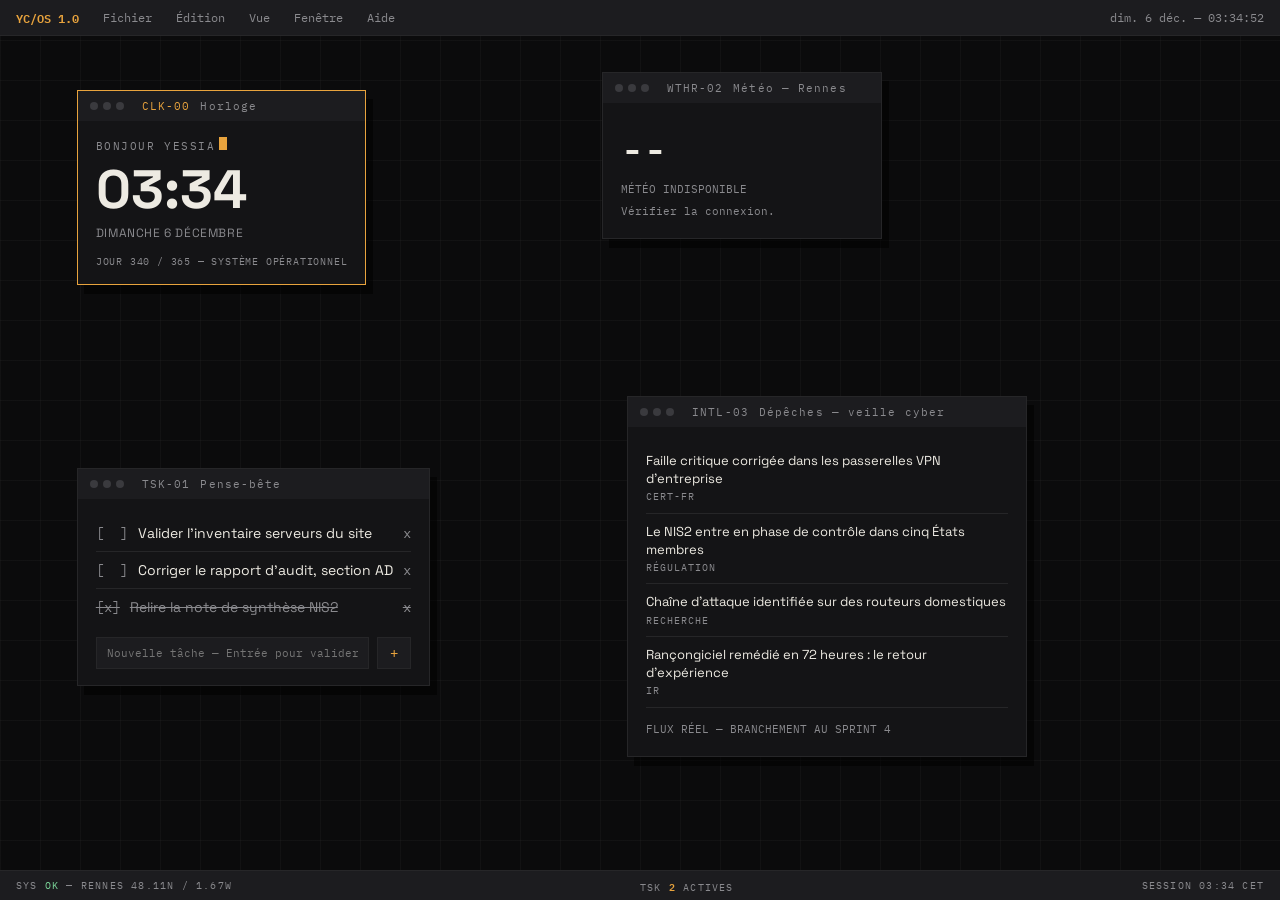
==== index.html @ afb4c23b "Sprint 1: squelette du site, architecture modulaire, widgets operationnels" ====
<!DOCTYPE html>
<html lang="fr">
<head>
<meta charset="UTF-8">
<meta name="viewport" content="width=device-width, initial-scale=1.0">
<title>daily-board — Console YC/OS</title>
<link rel="preconnect" href="https://fonts.googleapis.com">
<link rel="preconnect" href="https://fonts.gstatic.com" crossorigin>
<link href="https://fonts.googleapis.com/css2?family=Space+Grotesk:wght@400;500;700&family=IBM+Plex+Mono:wght@400;600&display=swap" rel="stylesheet">
<link rel="stylesheet" href="assets/css/main.css">
<link rel="stylesheet" href="assets/css/windows.css">
</head>
<body>
<header class="menubar">
  <span class="brand">YC/OS 1.0</span>
  <span>Fichier</span><span>&Eacute;dition</span><span>Vue</span><span>Fen&ecirc;tre</span><span>Aide</span>
  <span class="right" id="menubar-clock">&mdash;</span>
</header>
<main class="desktop" id="desktop">
  <section class="win active" data-widget="clock" style="left:6%;top:10%">
    <div class="title"><div class="dots"><span></span><span></span><span></span></div><span class="code">CLK-00</span>Horloge</div>
    <div class="content"></div>
  </section>
  <section class="win" data-widget="tasks" style="left:6%;top:52%">
    <div class="title"><div class="dots"><span></span><span></span><span></span></div><span class="code">TSK-01</span>Pense-b&ecirc;te</div>
    <div class="content"></div>
  </section>
  <section class="win" data-widget="weather" style="left:47%;top:8%">
    <div class="title"><div class="dots"><span></span><span></span><span></span></div><span class="code">WTHR-02</span>M&eacute;t&eacute;o — Rennes</div>
    <div class="content"></div>
  </section>
  <section class="win" data-widget="news" style="left:49%;top:44%">
    <div class="title"><div class="dots"><span></span><span></span><span></span></div><span class="code">INTL-03</span>D&eacute;p&ecirc;ches — veille cyber</div>
    <div class="content"></div>
  </section>
</main>
<footer class="statusbar">
  <span>SYS <span class="ok">OK</span> — RENNES 48.11N / 1.67W</span>
  <span id="status-tasks">TSK — ACTIVES</span>
  <span id="status-session">SESSION — CET</span>
</footer>
<script src="config/config.js"></script>
<script src="assets/js/core/storage.js"></script>
<script src="assets/js/core/boot.js"></script>
<script src="assets/js/core/windows.js"></script>
<script src="assets/js/widgets/clock.js"></script>
<script src="assets/js/widgets/tasks.js"></script>
<script src="assets/js/widgets/weather.js"></script>
<script src="assets/js/widgets/news.js"></script>
</body>
</html>
---- assets/css/main.css ----
/* daily-board — socle : jetons, base, chrome
   Charte graphique v1.0 — docs/charte-graphique.md */
:root{
  --bg:#0B0B0C; --surface:#141416; --chrome:#1C1C1F;
  --ink:#EDEAE2; --dim:#8A8A8E; --accent:#E8A33D;
  --ok:#7DD99B; --alert:#D4553F; --line:#262628;
  --shadow:rgba(0,0,0,.55);
}
*{margin:0;padding:0;box-sizing:border-box}
html,body{height:100%}
body{
  background:var(--bg); color:var(--ink);
  font-family:'Space Grotesk',sans-serif; overflow:hidden;
}
/* Barre de menus */
.menubar{
  position:fixed; top:0; left:0; right:0; height:36px;
  background:var(--chrome); border-bottom:1px solid var(--line);
  display:flex; align-items:center; padding:0 16px;
  font-family:'IBM Plex Mono',monospace; font-size:12px;
  color:var(--dim); gap:24px; z-index:10;
}
.menubar .brand{color:var(--accent); font-weight:600}
.menubar .right{margin-left:auto}
/* Bureau */
.desktop{
  position:relative; height:100vh; padding-top:36px;
  background-image:
    linear-gradient(rgba(237,234,226,.03) 1px,transparent 1px),
    linear-gradient(90deg,rgba(237,234,226,.03) 1px,transparent 1px);
  background-size:40px 40px;
}
/* Barre d'etat */
.statusbar{
  position:fixed; bottom:0; left:0; right:0; height:30px;
  background:var(--chrome); border-top:1px solid var(--line);
  display:flex; align-items:center; justify-content:space-between;
  padding:0 16px; font-family:'IBM Plex Mono',monospace;
  font-size:10px; color:var(--dim); letter-spacing:.12em; z-index:10;
}
.statusbar .ok{color:var(--ok)}
.statusbar b{color:var(--accent); font-weight:600}
/* Mobile : fenetres empilees en colonne */
@media(max-width:760px){
  body{overflow:auto}
  .desktop{display:flex; flex-direction:column; gap:14px;
    height:auto; min-height:100vh; padding:46px 12px 42px}
  .win{position:relative; left:auto !important; top:auto !important;
    width:100%; max-width:none}
  .menubar span:nth-child(n+3):nth-child(-n+6){display:none}
}
---- assets/css/windows.css ----
/* daily-board — fenetres et widgets */
@keyframes win-pop{
  from{opacity:0; transform:translateY(24px) scale(.97)}
}
.win{
  position:absolute; background:var(--surface);
  border:1px solid var(--line); box-shadow:7px 9px 0 var(--shadow);
  min-width:280px; max-width:400px;
  animation:win-pop .45s cubic-bezier(.2,.9,.3,1.2) both;
}
.title{
  display:flex; align-items:center; background:var(--chrome);
  font-family:'IBM Plex Mono',monospace; font-size:11px;
  letter-spacing:.1em; padding:8px 12px; cursor:grab;
  user-select:none; gap:10px; color:var(--dim);
}
.win.active{border-color:var(--accent)}
.win.active .title .code{color:var(--accent)}
.dots{display:flex; gap:5px; margin-right:8px}
.dots span{width:8px; height:8px; border-radius:50%; background:#3A3A3E}
.content{padding:16px 18px; font-size:14px}
/* Horloge */
.greet{
  font-family:'IBM Plex Mono',monospace; font-size:11px;
  color:var(--dim); letter-spacing:.14em; margin-bottom:10px;
}
.cursor{
  display:inline-block; width:8px; height:13px; background:var(--accent);
  margin-left:4px; animation:blink 1.1s steps(1) infinite;
}
@keyframes blink{50%{opacity:0}}
.time{font-size:54px; font-weight:700; line-height:1}
.date{font-size:12px; color:var(--dim); letter-spacing:.05em;
  text-transform:uppercase; margin-top:8px}
.meta{font-family:'IBM Plex Mono',monospace; font-size:10px;
  color:var(--dim); letter-spacing:.08em; margin-top:14px}
/* Pense-bete */
ul.tasks-list{list-style:none}
ul.tasks-list li{
  display:flex; gap:10px; padding:9px 0; align-items:baseline;
  border-top:1px solid var(--line); font-size:14px; cursor:pointer;
}
ul.tasks-list li:first-child{border-top:0}
.box{font-family:'IBM Plex Mono',monospace; color:var(--dim); flex-shrink:0}
ul.tasks-list li.done{color:var(--dim); text-decoration:line-through}
.del{margin-left:auto; color:var(--dim); font-family:'IBM Plex Mono',monospace}
.del:hover{color:var(--alert)}
.task-form{display:flex; gap:8px; margin-top:12px}
.task-form input{
  flex:1; background:var(--chrome); border:1px solid var(--line);
  color:var(--ink); font-family:'IBM Plex Mono',monospace;
  font-size:11px; padding:8px 10px; outline:none;
}
.task-form input:focus{border-color:var(--accent)}
.task-form button{
  background:var(--chrome); border:1px solid var(--line);
  color:var(--accent); font-family:'IBM Plex Mono',monospace;
  font-size:14px; padding:0 12px; cursor:pointer;
}
.task-form button:hover{border-color:var(--accent)}
/* Meteo */
.temp{font-family:'IBM Plex Mono',monospace; font-size:38px; font-weight:600}
.wline{font-family:'IBM Plex Mono',monospace; font-size:11px;
  color:var(--dim); line-height:2}
/* Depches */
.dep{padding:9px 0; border-bottom:1px solid var(--line);
  font-size:13px; line-height:1.4}
.dep:last-child{border-bottom:0}
.dep .src{display:block; font-family:'IBM Plex Mono',monospace;
  font-size:9.5px; color:var(--dim); margin-top:2px; letter-spacing:.1em}
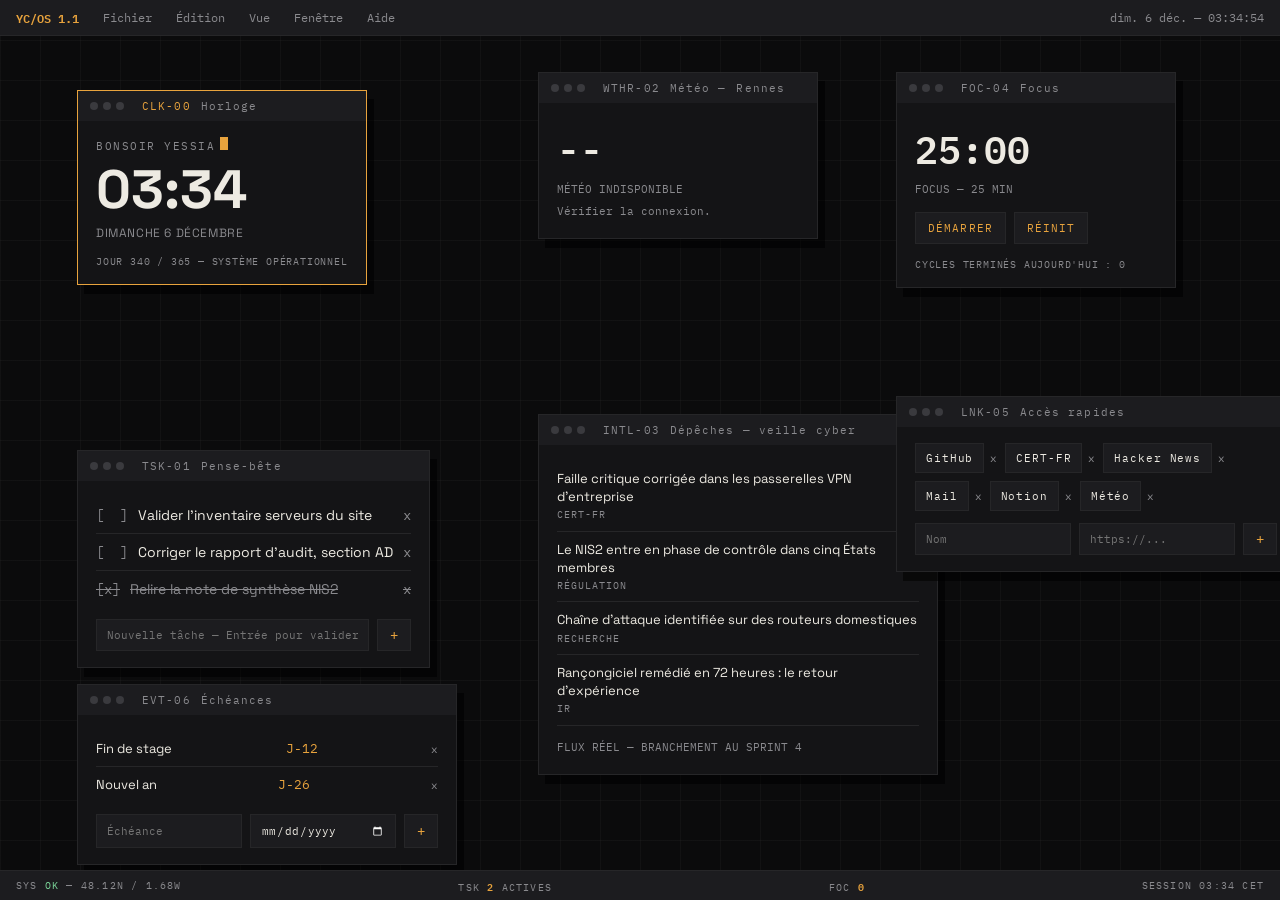
==== commit 4e488d0a: "Sprint 2: meteo geolocalisee, widgets Focus/Acces/Echeances, menu Fenetre, fermeture des fenetres" ====
--- a/index.html
+++ b/index.html
@@ -12,31 +12,49 @@
 </head>
 <body>
 <header class="menubar">
-  <span class="brand">YC/OS 1.0</span>
-  <span>Fichier</span><span>&Eacute;dition</span><span>Vue</span><span>Fen&ecirc;tre</span><span>Aide</span>
+  <span class="brand">YC/OS 1.1</span>
+  <span class="mitem">Fichier</span><span class="mitem">&Eacute;dition</span><span class="mitem">Vue</span>
+  <span class="menuwrap">
+    <span id="menu-windows-toggle">Fen&ecirc;tre</span>
+    <div id="window-menu" class="menu-drop"></div>
+  </span>
+  <span class="mitem">Aide</span>
   <span class="right" id="menubar-clock">&mdash;</span>
 </header>
 <main class="desktop" id="desktop">
-  <section class="win active" data-widget="clock" style="left:6%;top:10%">
+  <section class="win active" data-widget="clock" data-name="Horloge" style="left:6%;top:10%">
     <div class="title"><div class="dots"><span></span><span></span><span></span></div><span class="code">CLK-00</span>Horloge</div>
     <div class="content"></div>
   </section>
-  <section class="win" data-widget="tasks" style="left:6%;top:52%">
+  <section class="win" data-widget="weather" data-name="Meteo" style="left:42%;top:8%">
+    <div class="title"><div class="dots"><span></span><span></span><span></span></div><span class="code">WTHR-02</span>M&eacute;t&eacute;o — <span id="weather-label">Rennes</span></div>
+    <div class="content"></div>
+  </section>
+  <section class="win" data-widget="focus" data-name="Focus" style="left:70%;top:8%">
+    <div class="title"><div class="dots"><span></span><span></span><span></span></div><span class="code">FOC-04</span>Focus</div>
+    <div class="content"></div>
+  </section>
+  <section class="win" data-widget="tasks" data-name="Pense-bete" style="left:6%;top:50%">
     <div class="title"><div class="dots"><span></span><span></span><span></span></div><span class="code">TSK-01</span>Pense-b&ecirc;te</div>
     <div class="content"></div>
   </section>
-  <section class="win" data-widget="weather" style="left:47%;top:8%">
-    <div class="title"><div class="dots"><span></span><span></span><span></span></div><span class="code">WTHR-02</span>M&eacute;t&eacute;o — Rennes</div>
+  <section class="win" data-widget="news" data-name="Depeches" style="left:42%;top:46%">
+    <div class="title"><div class="dots"><span></span><span></span><span></span></div><span class="code">INTL-03</span>D&eacute;p&ecirc;ches — veille cyber</div>
     <div class="content"></div>
   </section>
-  <section class="win" data-widget="news" style="left:49%;top:44%">
-    <div class="title"><div class="dots"><span></span><span></span><span></span></div><span class="code">INTL-03</span>D&eacute;p&ecirc;ches — veille cyber</div>
+  <section class="win" data-widget="links" data-name="Acces" style="left:70%;top:44%">
+    <div class="title"><div class="dots"><span></span><span></span><span></span></div><span class="code">LNK-05</span>Acc&egrave;s rapides</div>
+    <div class="content"></div>
+  </section>
+  <section class="win" data-widget="events" data-name="Echeances" style="left:6%;top:76%">
+    <div class="title"><div class="dots"><span></span><span></span><span></span></div><span class="code">EVT-06</span>&Eacute;ch&eacute;ances</div>
     <div class="content"></div>
   </section>
 </main>
 <footer class="statusbar">
-  <span>SYS <span class="ok">OK</span> — RENNES 48.11N / 1.67W</span>
+  <span id="status-loc">SYS <span class="ok">OK</span> — RENNES</span>
   <span id="status-tasks">TSK — ACTIVES</span>
+  <span id="status-focus">FOC — 0</span>
   <span id="status-session">SESSION — CET</span>
 </footer>
 <script src="config/config.js"></script>
@@ -47,5 +65,8 @@
 <script src="assets/js/widgets/tasks.js"></script>
 <script src="assets/js/widgets/weather.js"></script>
 <script src="assets/js/widgets/news.js"></script>
+<script src="assets/js/widgets/focus.js"></script>
+<script src="assets/js/widgets/links.js"></script>
+<script src="assets/js/widgets/events.js"></script>
 </body>
 </html>
--- a/assets/css/main.css
+++ b/assets/css/main.css
@@ -1,10 +1,11 @@
 /* daily-board — socle : jetons, base, chrome
-   Charte graphique v1.0 — docs/charte-graphique.md */
+   Charte graphique v1.1 — docs/charte-graphique.md */
 :root{
   --bg:#0B0B0C; --surface:#141416; --chrome:#1C1C1F;
   --ink:#EDEAE2; --dim:#8A8A8E; --accent:#E8A33D;
   --ok:#7DD99B; --alert:#D4553F; --line:#262628;
   --shadow:rgba(0,0,0,.55);
+  color-scheme:dark;
 }
 *{margin:0;padding:0;box-sizing:border-box}
 html,body{height:100%}
@@ -22,6 +23,21 @@
 }
 .menubar .brand{color:var(--accent); font-weight:600}
 .menubar .right{margin-left:auto}
+/* Menu deroulant Fenetre */
+.menuwrap{position:relative; display:inline-flex}
+.menu-drop{
+  display:none; position:absolute; top:100%; left:0;
+  background:var(--chrome); border:1px solid var(--line);
+  min-width:190px; z-index:30;
+}
+.menu-item{
+  display:flex; gap:10px; align-items:baseline;
+  font-family:'IBM Plex Mono',monospace; font-size:11px;
+  color:var(--ink); padding:9px 12px; cursor:pointer;
+  white-space:nowrap; letter-spacing:.06em;
+}
+.menu-item:hover{background:var(--surface)}
+.menu-item .box{color:var(--dim)}
 /* Bureau */
 .desktop{
   position:relative; height:100vh; padding-top:36px;
@@ -47,5 +63,5 @@
     height:auto; min-height:100vh; padding:46px 12px 42px}
   .win{position:relative; left:auto !important; top:auto !important;
     width:100%; max-width:none}
-  .menubar span:nth-child(n+3):nth-child(-n+6){display:none}
+  .menubar .mitem{display:none}
 }
--- a/assets/css/windows.css
+++ b/assets/css/windows.css
@@ -18,6 +18,8 @@
 .win.active .title .code{color:var(--accent)}
 .dots{display:flex; gap:5px; margin-right:8px}
 .dots span{width:8px; height:8px; border-radius:50%; background:#3A3A3E}
+.dots span:last-child{cursor:pointer}
+.dots span:last-child:hover{background:var(--alert)}
 .content{padding:16px 18px; font-size:14px}
 /* Horloge */
 .greet{
@@ -34,6 +36,18 @@
   text-transform:uppercase; margin-top:8px}
 .meta{font-family:'IBM Plex Mono',monospace; font-size:10px;
   color:var(--dim); letter-spacing:.08em; margin-top:14px}
+/* Meteo et Focus : valeurs en monospace */
+.temp{font-family:'IBM Plex Mono',monospace; font-size:38px; font-weight:600}
+.ftimer{font-family:'IBM Plex Mono',monospace; font-size:38px; font-weight:600}
+.wline{font-family:'IBM Plex Mono',monospace; font-size:11px;
+  color:var(--dim); line-height:2}
+.focus-actions{display:flex; gap:8px; margin-top:12px}
+.fbtn{
+  background:var(--chrome); border:1px solid var(--line);
+  color:var(--accent); font-family:'IBM Plex Mono',monospace;
+  font-size:11px; letter-spacing:.1em; padding:8px 12px; cursor:pointer;
+}
+.fbtn:hover{border-color:var(--accent)}
 /* Pense-bete */
 ul.tasks-list{list-style:none}
 ul.tasks-list li{
@@ -45,9 +59,10 @@
 ul.tasks-list li.done{color:var(--dim); text-decoration:line-through}
 .del{margin-left:auto; color:var(--dim); font-family:'IBM Plex Mono',monospace}
 .del:hover{color:var(--alert)}
+/* Formulaires */
 .task-form{display:flex; gap:8px; margin-top:12px}
 .task-form input{
-  flex:1; background:var(--chrome); border:1px solid var(--line);
+  flex:1; min-width:0; background:var(--chrome); border:1px solid var(--line);
   color:var(--ink); font-family:'IBM Plex Mono',monospace;
   font-size:11px; padding:8px 10px; outline:none;
 }
@@ -58,13 +73,31 @@
   font-size:14px; padding:0 12px; cursor:pointer;
 }
 .task-form button:hover{border-color:var(--accent)}
-/* Meteo */
-.temp{font-family:'IBM Plex Mono',monospace; font-size:38px; font-weight:600}
-.wline{font-family:'IBM Plex Mono',monospace; font-size:11px;
-  color:var(--dim); line-height:2}
 /* Depches */
 .dep{padding:9px 0; border-bottom:1px solid var(--line);
   font-size:13px; line-height:1.4}
 .dep:last-child{border-bottom:0}
 .dep .src{display:block; font-family:'IBM Plex Mono',monospace;
   font-size:9.5px; color:var(--dim); margin-top:2px; letter-spacing:.1em}
+/* Acces rapides */
+.link-grid{display:flex; flex-wrap:wrap; gap:8px}
+.link-grid a{
+  display:inline-block; border:1px solid var(--line);
+  background:var(--chrome); color:var(--ink);
+  font-family:'IBM Plex Mono',monospace; font-size:11px;
+  letter-spacing:.08em; padding:7px 10px; text-decoration:none;
+}
+.link-grid a:hover{border-color:var(--accent); color:var(--accent)}
+.link-item{display:flex; gap:6px; align-items:center}
+.link-del{color:var(--dim); cursor:pointer; font-size:11px}
+.link-del:hover{color:var(--alert)}
+/* Echeances */
+.evt{
+  display:flex; justify-content:space-between; gap:14px;
+  padding:9px 0; border-top:1px solid var(--line);
+  font-size:13px; align-items:baseline;
+}
+.evt:first-child{border-top:0}
+.evt .days{font-family:'IBM Plex Mono',monospace; color:var(--accent)}
+.evt .edel{color:var(--dim); cursor:pointer; font-size:11px}
+.evt .edel:hover{color:var(--alert)}
